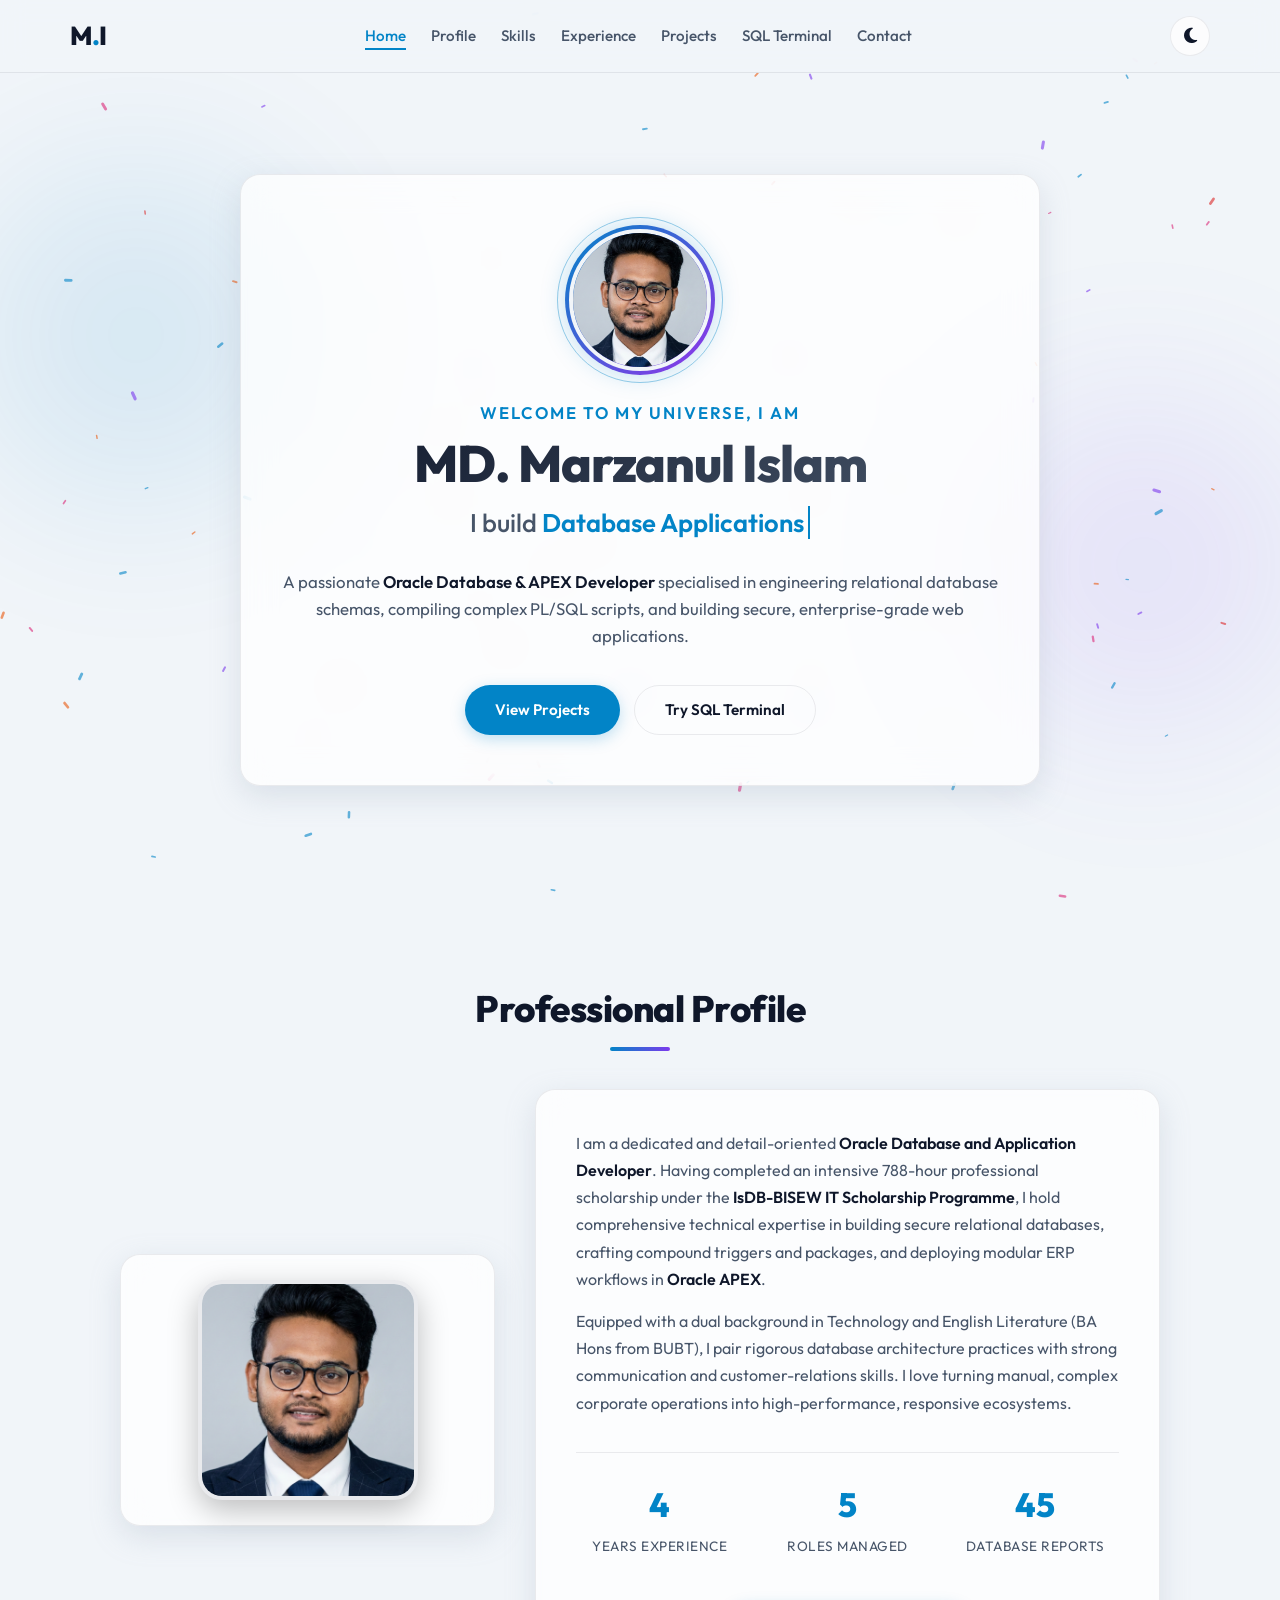
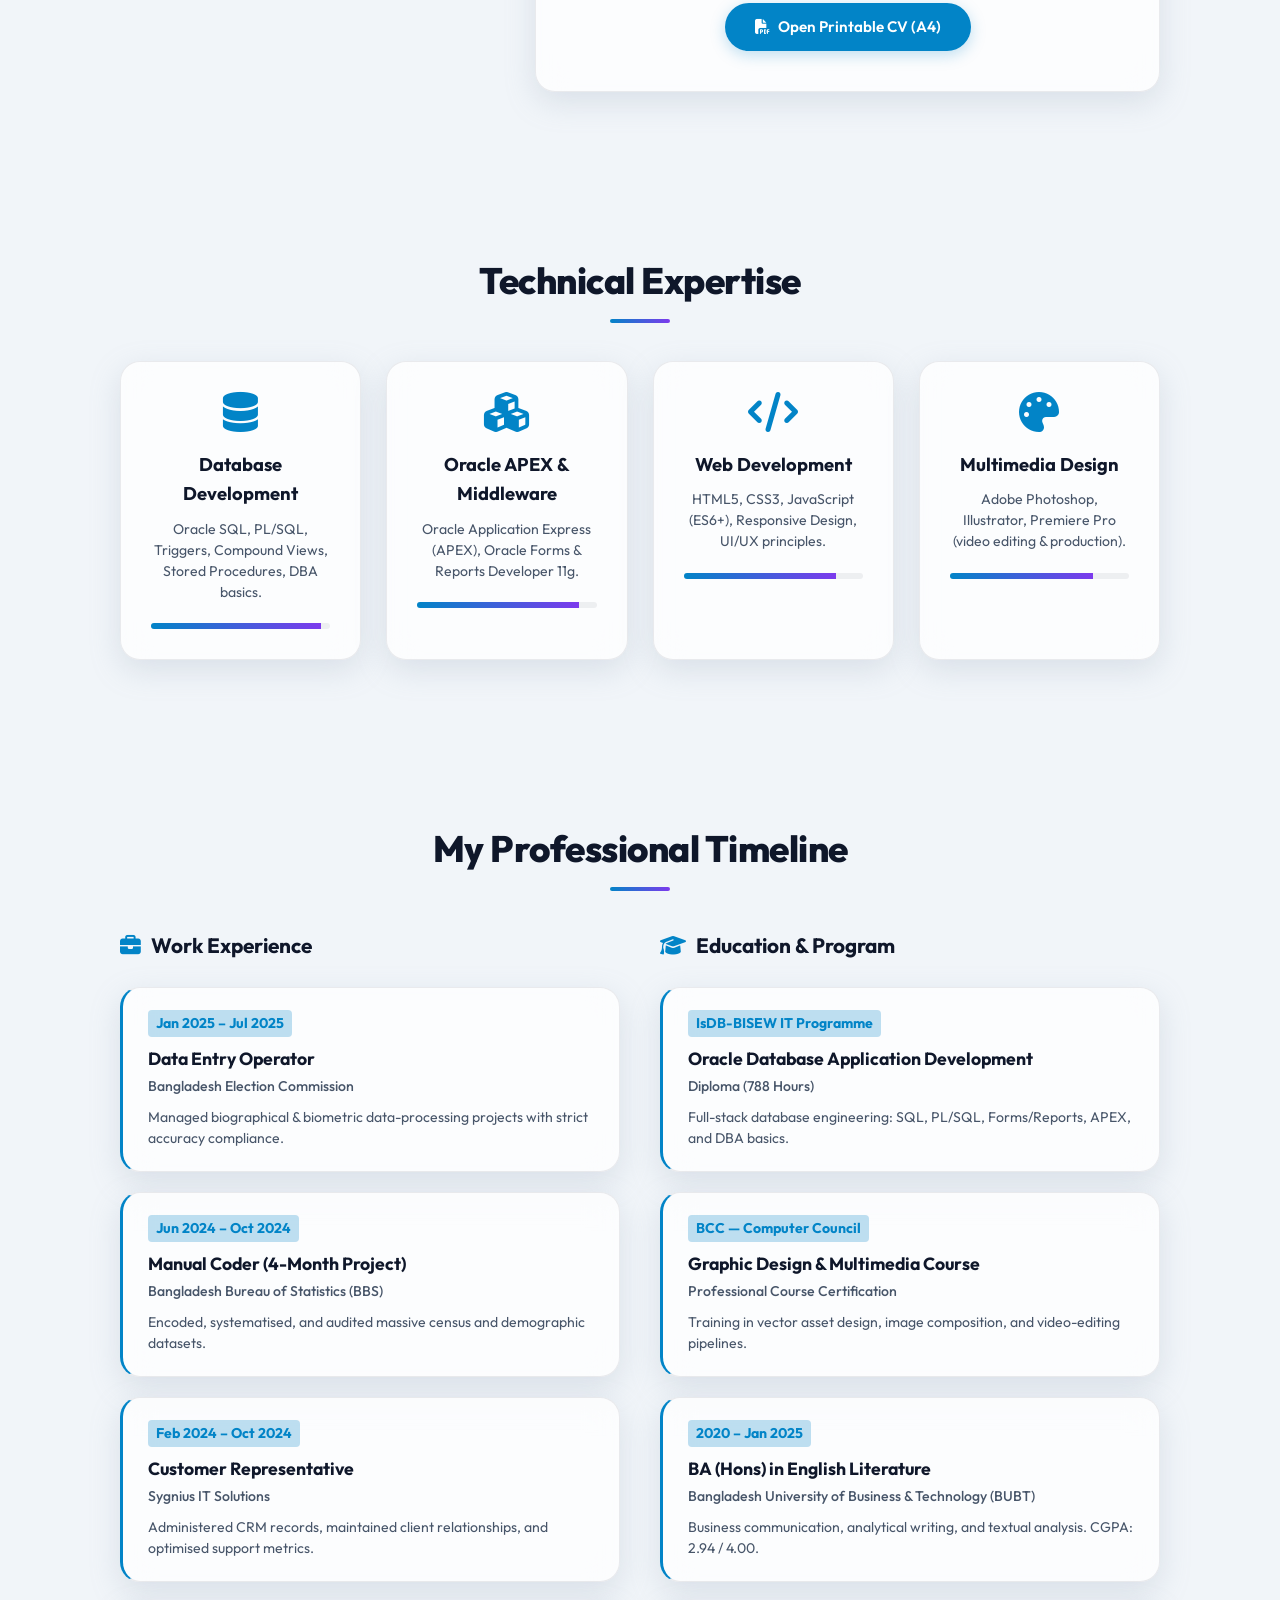
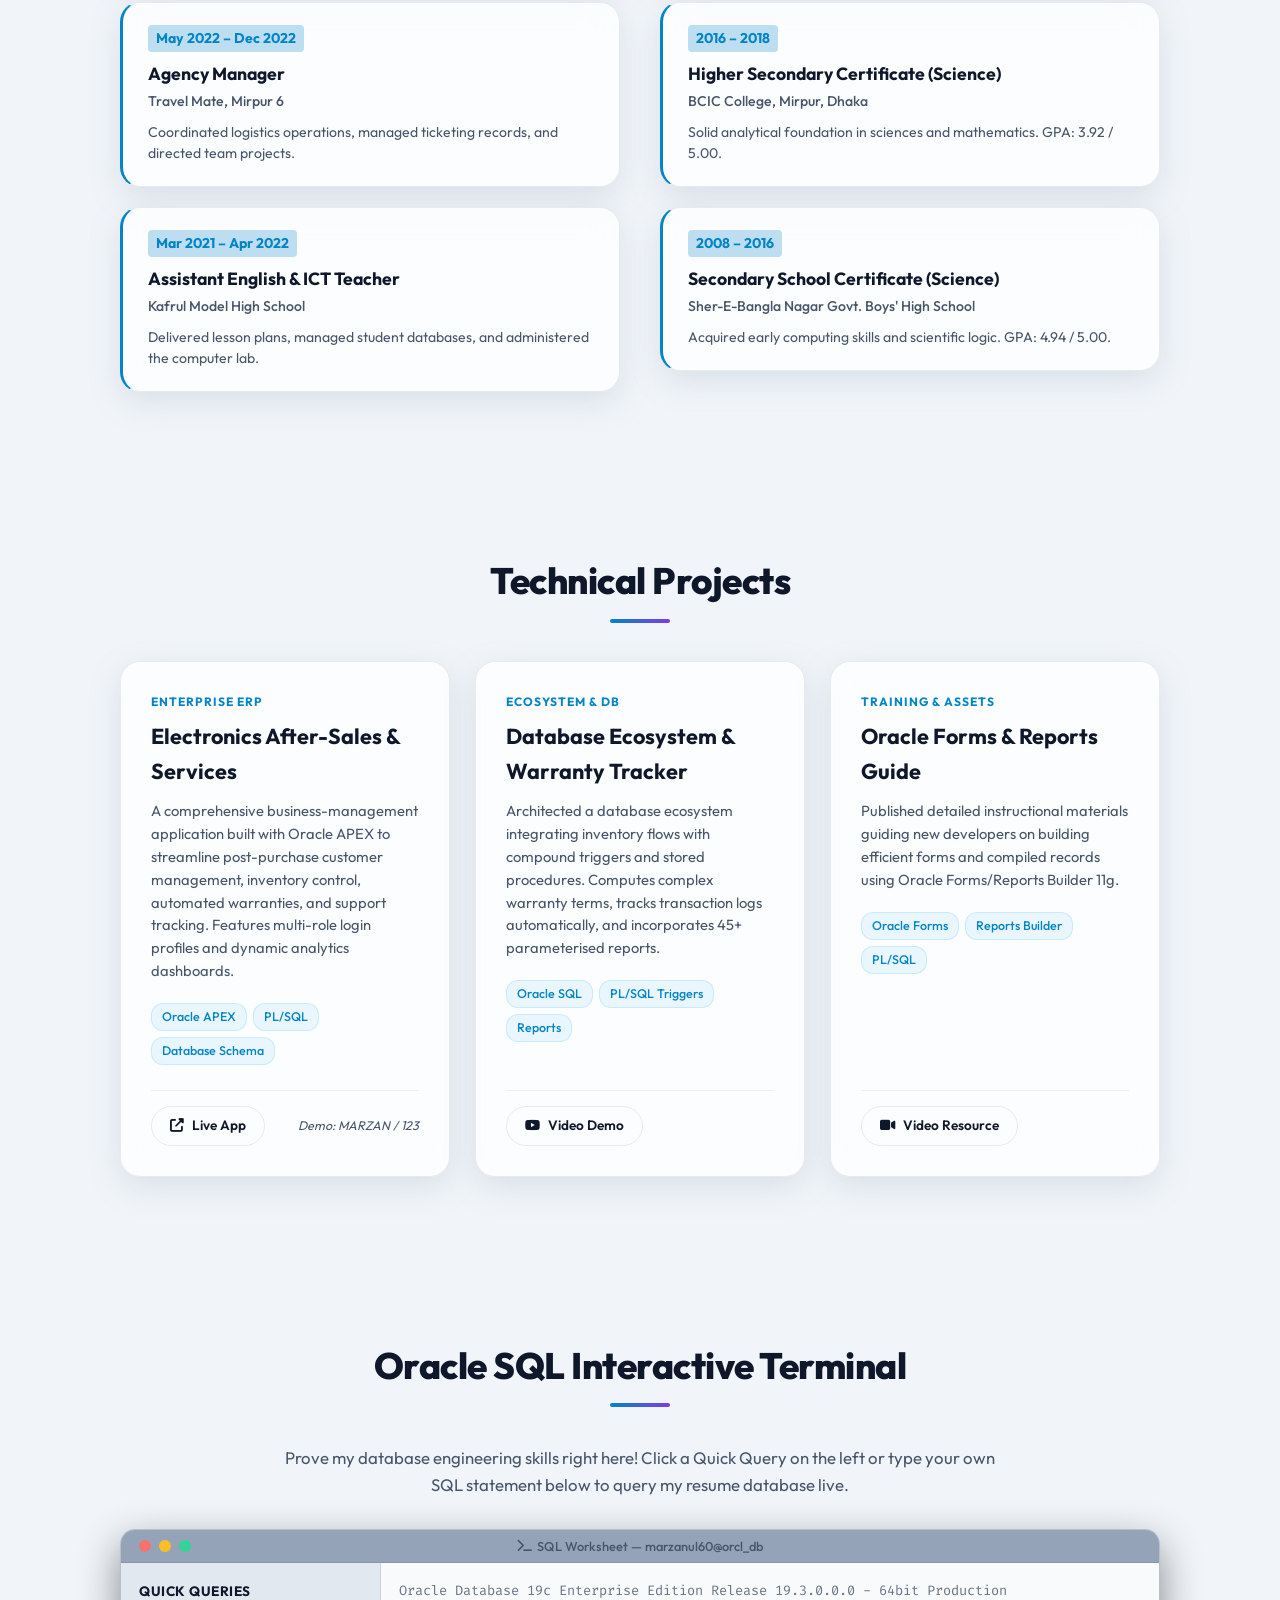
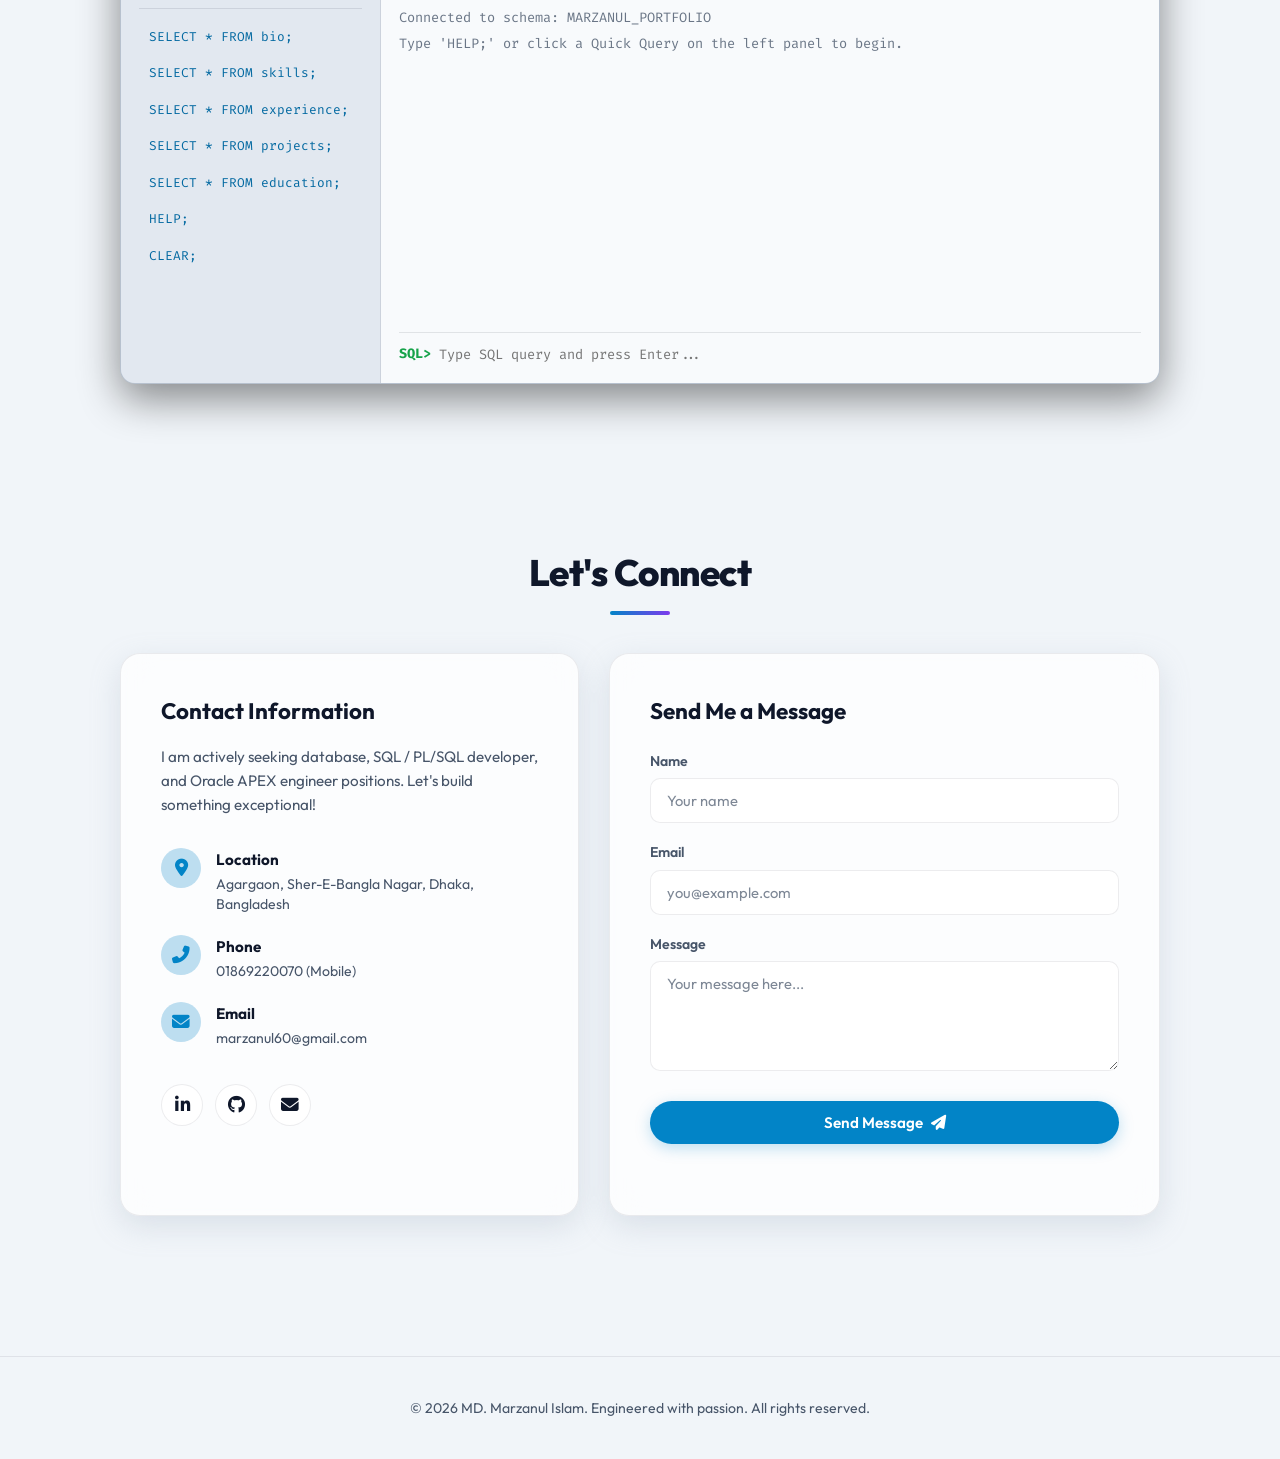
==== index.html @ 5aa01507 "Update portfolio code with new features" ====
<!DOCTYPE html>
<html lang="en">

<head>
    <meta charset="UTF-8">
    <meta name="viewport" content="width=device-width, initial-scale=1.0">

    <!-- Primary SEO meta -->
    <title>MD. Marzanul Islam | Oracle Database & APEX Developer</title>
    <meta name="description"
        content="Portfolio of MD. Marzanul Islam — Oracle Database & APEX Developer specialising in PL/SQL, relational schema design, and secure enterprise web applications.">
    <meta name="author" content="MD. Marzanul Islam">
    <meta name="keywords"
        content="Oracle Developer, PL/SQL, Oracle APEX, Database Developer, SQL, Portfolio, Bangladesh">
    <meta name="theme-color" content="#0ea5e9">

    <!-- Open Graph / social sharing -->
    <meta property="og:type" content="website">
    <meta property="og:title" content="MD. Marzanul Islam | Oracle Database & APEX Developer">
    <meta property="og:description"
        content="Oracle Database & APEX Developer building secure, enterprise-grade database applications.">
    <meta property="og:image" content="MARZAN.png">

    <!-- Fonts + icons -->
    <link rel="preconnect" href="https://fonts.googleapis.com">
    <link rel="preconnect" href="https://fonts.gstatic.com" crossorigin>
    <link href="https://fonts.googleapis.com/css2?family=Outfit:wght@300;400;500;600;700;800&family=Fira+Code:wght@400;500&display=swap"
        rel="stylesheet">
    <link rel="stylesheet" href="https://cdnjs.cloudflare.com/ajax/libs/font-awesome/6.4.0/css/all.min.css">

    <!-- Site styles -->
    <link rel="stylesheet" href="style.css">
</head>

<body>
    <!-- Skip link for keyboard / screen-reader users -->
    <a href="#home" class="skip-link">Skip to content</a>

    <!-- Interactive particle background (decorative) -->
    <canvas id="particles-canvas" aria-hidden="true"></canvas>

    <!-- ============ NAVIGATION ============ -->
    <nav class="glass-nav" aria-label="Primary navigation">
        <div class="nav-container">
            <a href="#home" class="logo" aria-label="Home">M<span>.</span>I</a>

            <ul class="nav-links" id="nav-links">
                <li><a href="#home" class="active">Home</a></li>
                <li><a href="#about">Profile</a></li>
                <li><a href="#skills">Skills</a></li>
                <li><a href="#experience">Experience</a></li>
                <li><a href="#portfolio">Projects</a></li>
                <li><a href="#terminal">SQL Terminal</a></li>
                <li><a href="#contact">Contact</a></li>
            </ul>

            <div class="nav-actions">
                <button id="theme-toggle" class="theme-toggle-btn" aria-label="Toggle light / dark theme">
                    <i class="fas fa-sun" aria-hidden="true"></i>
                </button>
                <button class="mobile-menu-btn" id="mobile-menu-btn" aria-label="Open menu" aria-expanded="false"
                    aria-controls="nav-links">
                    <i class="fas fa-bars" aria-hidden="true"></i>
                </button>
            </div>
        </div>
    </nav>

    <main>
        <!-- ============ HERO ============ -->
        <header id="home" class="hero">
            <div class="hero-content glass-panel reveal">
                <div class="profile-pic-container">
                    <img src="MARZAN.png" alt="Portrait of MD. Marzanul Islam" class="profile-pic" width="150"
                        height="150"
                        onerror="this.onerror=null;this.src='https://image.idb-bisew.info/Images/00001/00069/0068330.png'">
                </div>
                <p class="greeting">Welcome to my universe, I am</p>
                <h1 class="name-title">MD. Marzanul Islam</h1>
                <h2 class="typing-text">I build <span id="typed" aria-live="polite"></span></h2>
                <p class="bio">
                    A passionate <strong>Oracle Database &amp; APEX Developer</strong> specialised in engineering
                    relational database schemas, compiling complex PL/SQL scripts, and building secure,
                    enterprise-grade web applications.
                </p>
                <div class="hero-btns">
                    <a href="#portfolio" class="btn btn-primary">View Projects</a>
                    <a href="#terminal" class="btn btn-secondary">Try SQL Terminal</a>
                </div>
            </div>
        </header>

        <!-- ============ PROFILE / ABOUT ============ -->
        <section id="about" class="section">
            <h2 class="section-title reveal">Professional Profile</h2>
            <div class="about-grid">
                <div class="about-image glass-panel reveal">
                    <div class="about-pic-container">
                        <img src="MARZAN.png" alt="MD. Marzanul Islam" class="profile-photo"
                            onerror="this.onerror=null;this.src='https://image.idb-bisew.info/Images/00001/00069/0068330.png'">
                    </div>
                </div>
                <div class="about-text glass-panel reveal">
                    <p>I am a dedicated and detail-oriented <strong>Oracle Database and Application Developer</strong>.
                        Having completed an intensive 788-hour professional scholarship under the
                        <strong>IsDB-BISEW IT Scholarship Programme</strong>, I hold comprehensive technical expertise
                        in building secure relational databases, crafting compound triggers and packages, and deploying
                        modular ERP workflows in <strong>Oracle APEX</strong>.</p>
                    <p>Equipped with a dual background in Technology and English Literature (BA Hons from BUBT), I pair
                        rigorous database architecture practices with strong communication and customer-relations
                        skills. I love turning manual, complex corporate operations into high-performance, responsive
                        ecosystems.</p>
                    <div class="stats">
                        <div class="stat-item">
                            <h3 class="counter" data-target="4">0</h3>
                            <p>Years Experience</p>
                        </div>
                        <div class="stat-item">
                            <h3 class="counter" data-target="5">0</h3>
                            <p>Roles Managed</p>
                        </div>
                        <div class="stat-item">
                            <h3 class="counter" data-target="45">0</h3>
                            <p>Database Reports</p>
                        </div>
                    </div>
                    <div class="about-cta">
                        <a href="CV_1page-format.html" target="_blank" rel="noopener" class="btn btn-primary">
                            <i class="fas fa-file-pdf" aria-hidden="true"></i> Open Printable CV (A4)
                        </a>
                    </div>
                </div>
            </div>
        </section>

        <!-- ============ SKILLS ============ -->
        <section id="skills" class="section">
            <h2 class="section-title reveal">Technical Expertise</h2>
            <div class="skills-grid">
                <article class="skill-card glass-panel reveal">
                    <i class="fas fa-database" aria-hidden="true"></i>
                    <h3>Database Development</h3>
                    <p class="skill-desc">Oracle SQL, PL/SQL, Triggers, Compound Views, Stored Procedures, DBA basics.</p>
                    <div class="progress-bar" role="progressbar" aria-label="Database Development proficiency"
                        aria-valuenow="95" aria-valuemin="0" aria-valuemax="100">
                        <div class="progress" data-width="95%"></div>
                    </div>
                </article>
                <article class="skill-card glass-panel reveal">
                    <i class="fas fa-cubes" aria-hidden="true"></i>
                    <h3>Oracle APEX &amp; Middleware</h3>
                    <p class="skill-desc">Oracle Application Express (APEX), Oracle Forms &amp; Reports Developer 11g.</p>
                    <div class="progress-bar" role="progressbar" aria-label="Oracle APEX proficiency"
                        aria-valuenow="90" aria-valuemin="0" aria-valuemax="100">
                        <div class="progress" data-width="90%"></div>
                    </div>
                </article>
                <article class="skill-card glass-panel reveal">
                    <i class="fas fa-code" aria-hidden="true"></i>
                    <h3>Web Development</h3>
                    <p class="skill-desc">HTML5, CSS3, JavaScript (ES6+), Responsive Design, UI/UX principles.</p>
                    <div class="progress-bar" role="progressbar" aria-label="Web Development proficiency"
                        aria-valuenow="85" aria-valuemin="0" aria-valuemax="100">
                        <div class="progress" data-width="85%"></div>
                    </div>
                </article>
                <article class="skill-card glass-panel reveal">
                    <i class="fas fa-palette" aria-hidden="true"></i>
                    <h3>Multimedia Design</h3>
                    <p class="skill-desc">Adobe Photoshop, Illustrator, Premiere Pro (video editing &amp; production).</p>
                    <div class="progress-bar" role="progressbar" aria-label="Multimedia Design proficiency"
                        aria-valuenow="80" aria-valuemin="0" aria-valuemax="100">
                        <div class="progress" data-width="80%"></div>
                    </div>
                </article>
            </div>
        </section>

        <!-- ============ EXPERIENCE & EDUCATION ============ -->
        <section id="experience" class="section">
            <h2 class="section-title reveal">My Professional Timeline</h2>
            <div class="timeline-grid">

                <!-- Work Experience -->
                <div class="timeline-col reveal">
                    <h3 class="timeline-col-title"><i class="fas fa-briefcase" aria-hidden="true"></i> Work Experience</h3>
                    <div class="timeline">
                        <article class="timeline-item glass-panel">
                            <div class="timeline-date">Jan 2025 – Jul 2025</div>
                            <h4>Data Entry Operator</h4>
                            <p class="timeline-org">Bangladesh Election Commission</p>
                            <p>Managed biographical &amp; biometric data-processing projects with strict accuracy compliance.</p>
                        </article>
                        <article class="timeline-item glass-panel">
                            <div class="timeline-date">Jun 2024 – Oct 2024</div>
                            <h4>Manual Coder (4-Month Project)</h4>
                            <p class="timeline-org">Bangladesh Bureau of Statistics (BBS)</p>
                            <p>Encoded, systematised, and audited massive census and demographic datasets.</p>
                        </article>
                        <article class="timeline-item glass-panel">
                            <div class="timeline-date">Feb 2024 – Oct 2024</div>
                            <h4>Customer Representative</h4>
                            <p class="timeline-org">Sygnius IT Solutions</p>
                            <p>Administered CRM records, maintained client relationships, and optimised support metrics.</p>
                        </article>
                        <article class="timeline-item glass-panel">
                            <div class="timeline-date">May 2022 – Dec 2022</div>
                            <h4>Agency Manager</h4>
                            <p class="timeline-org">Travel Mate, Mirpur 6</p>
                            <p>Coordinated logistics operations, managed ticketing records, and directed team projects.</p>
                        </article>
                        <article class="timeline-item glass-panel">
                            <div class="timeline-date">Mar 2021 – Apr 2022</div>
                            <h4>Assistant English &amp; ICT Teacher</h4>
                            <p class="timeline-org">Kafrul Model High School</p>
                            <p>Delivered lesson plans, managed student databases, and administered the computer lab.</p>
                        </article>
                    </div>
                </div>

                <!-- Education -->
                <div class="timeline-col reveal">
                    <h3 class="timeline-col-title"><i class="fas fa-graduation-cap" aria-hidden="true"></i> Education &amp; Program</h3>
                    <div class="timeline">
                        <article class="timeline-item glass-panel">
                            <div class="timeline-date">IsDB-BISEW IT Programme</div>
                            <h4>Oracle Database Application Development</h4>
                            <p class="timeline-org">Diploma (788 Hours)</p>
                            <p>Full-stack database engineering: SQL, PL/SQL, Forms/Reports, APEX, and DBA basics.</p>
                        </article>
                        <article class="timeline-item glass-panel">
                            <div class="timeline-date">BCC — Computer Council</div>
                            <h4>Graphic Design &amp; Multimedia Course</h4>
                            <p class="timeline-org">Professional Course Certification</p>
                            <p>Training in vector asset design, image composition, and video-editing pipelines.</p>
                        </article>
                        <article class="timeline-item glass-panel">
                            <div class="timeline-date">2020 – Jan 2025</div>
                            <h4>BA (Hons) in English Literature</h4>
                            <p class="timeline-org">Bangladesh University of Business &amp; Technology (BUBT)</p>
                            <p>Business communication, analytical writing, and textual analysis. CGPA: 2.94 / 4.00.</p>
                        </article>
                        <article class="timeline-item glass-panel">
                            <div class="timeline-date">2016 – 2018</div>
                            <h4>Higher Secondary Certificate (Science)</h4>
                            <p class="timeline-org">BCIC College, Mirpur, Dhaka</p>
                            <p>Solid analytical foundation in sciences and mathematics. GPA: 3.92 / 5.00.</p>
                        </article>
                        <article class="timeline-item glass-panel">
                            <div class="timeline-date">2008 – 2016</div>
                            <h4>Secondary School Certificate (Science)</h4>
                            <p class="timeline-org">Sher-E-Bangla Nagar Govt. Boys' High School</p>
                            <p>Acquired early computing skills and scientific logic. GPA: 4.94 / 5.00.</p>
                        </article>
                    </div>
                </div>

            </div>
        </section>

        <!-- ============ PROJECTS ============ -->
        <section id="portfolio" class="section">
            <h2 class="section-title reveal">Technical Projects</h2>
            <div class="portfolio-grid">

                <article class="portfolio-card glass-panel reveal">
                    <div class="card-content">
                        <span class="project-tag">Enterprise ERP</span>
                        <h3>Electronics After-Sales &amp; Services</h3>
                        <p>A comprehensive business-management application built with Oracle APEX to streamline
                            post-purchase customer management, inventory control, automated warranties, and support
                            tracking. Features multi-role login profiles and dynamic analytics dashboards.</p>
                        <ul class="tags">
                            <li>Oracle APEX</li>
                            <li>PL/SQL</li>
                            <li>Database Schema</li>
                        </ul>
                        <div class="card-footer">
                            <a href="https://oracleapex.com/ords/r/marzan_ddd_r67/marzan-msp/home" target="_blank"
                                rel="noopener" class="btn btn-secondary card-btn">
                                <i class="fas fa-external-link-alt" aria-hidden="true"></i> Live App
                            </a>
                            <span class="demo-cred">Demo: MARZAN / 123</span>
                        </div>
                    </div>
                </article>

                <article class="portfolio-card glass-panel reveal">
                    <div class="card-content">
                        <span class="project-tag">Ecosystem &amp; DB</span>
                        <h3>Database Ecosystem &amp; Warranty Tracker</h3>
                        <p>Architected a database ecosystem integrating inventory flows with compound triggers and
                            stored procedures. Computes complex warranty terms, tracks transaction logs automatically,
                            and incorporates 45+ parameterised reports.</p>
                        <ul class="tags">
                            <li>Oracle SQL</li>
                            <li>PL/SQL Triggers</li>
                            <li>Reports</li>
                        </ul>
                        <div class="card-footer">
                            <a href="https://www.youtube.com/watch?v=6AMi39QiVxQ" target="_blank" rel="noopener"
                                class="btn btn-secondary card-btn">
                                <i class="fab fa-youtube" aria-hidden="true"></i> Video Demo
                            </a>
                        </div>
                    </div>
                </article>

                <article class="portfolio-card glass-panel reveal">
                    <div class="card-content">
                        <span class="project-tag">Training &amp; Assets</span>
                        <h3>Oracle Forms &amp; Reports Guide</h3>
                        <p>Published detailed instructional materials guiding new developers on building efficient forms
                            and compiled records using Oracle Forms/Reports Builder 11g.</p>
                        <ul class="tags">
                            <li>Oracle Forms</li>
                            <li>Reports Builder</li>
                            <li>PL/SQL</li>
                        </ul>
                        <div class="card-footer">
                            <a href="https://www.youtube.com/watch?v=6AMi39QiVxQ" target="_blank" rel="noopener"
                                class="btn btn-secondary card-btn">
                                <i class="fas fa-video" aria-hidden="true"></i> Video Resource
                            </a>
                        </div>
                    </div>
                </article>

            </div>
        </section>

        <!-- ============ INTERACTIVE SQL TERMINAL ============ -->
        <section id="terminal" class="section">
            <h2 class="section-title reveal">Oracle SQL Interactive Terminal</h2>
            <p class="section-subtitle reveal">
                Prove my database engineering skills right here! Click a Quick Query on the left or type your own SQL
                statement below to query my resume database live.
            </p>

            <div class="terminal-container glass-panel reveal">
                <div class="terminal-header">
                    <div class="terminal-buttons" aria-hidden="true">
                        <span class="t-btn red"></span>
                        <span class="t-btn yellow"></span>
                        <span class="t-btn green"></span>
                    </div>
                    <div class="terminal-title">
                        <i class="fas fa-terminal" aria-hidden="true"></i> SQL Worksheet — marzanul60@orcl_db
                    </div>
                </div>

                <div class="terminal-workspace">
                    <!-- Quick Queries -->
                    <div class="terminal-sidebar">
                        <h4>Quick Queries</h4>
                        <ul class="quick-query-list">
                            <li data-query="SELECT * FROM bio;">SELECT * FROM bio;</li>
                            <li data-query="SELECT * FROM skills;">SELECT * FROM skills;</li>
                            <li data-query="SELECT * FROM experience;">SELECT * FROM experience;</li>
                            <li data-query="SELECT * FROM projects;">SELECT * FROM projects;</li>
                            <li data-query="SELECT * FROM education;">SELECT * FROM education;</li>
                            <li data-query="HELP;">HELP;</li>
                            <li data-query="CLEAR;">CLEAR;</li>
                        </ul>
                    </div>

                    <!-- CLI -->
                    <div class="terminal-cli">
                        <div class="terminal-output" id="terminal-output" aria-live="polite">
                            <div class="line system-msg">Oracle Database 19c Enterprise Edition Release 19.3.0.0.0 - 64bit Production</div>
                            <div class="line system-msg">Connected to schema: MARZANUL_PORTFOLIO</div>
                            <div class="line system-msg">Type 'HELP;' or click a Quick Query on the left panel to begin.</div>
                            <br>
                        </div>
                        <div class="terminal-input-line">
                            <label for="terminal-input" class="terminal-prompt">SQL&gt;</label>
                            <input type="text" id="terminal-input" placeholder="Type SQL query and press Enter..."
                                autocomplete="off" spellcheck="false" aria-label="SQL query input">
                        </div>
                    </div>
                </div>
            </div>
        </section>

        <!-- ============ CONTACT ============ -->
        <section id="contact" class="section">
            <h2 class="section-title reveal">Let's Connect</h2>
            <div class="contact-grid">

                <div class="contact-info-panel glass-panel reveal">
                    <h3>Contact Information</h3>
                    <p>I am actively seeking database, SQL / PL/SQL developer, and Oracle APEX engineer positions.
                        Let's build something exceptional!</p>
                    <div class="contact-details-list">
                        <div class="contact-detail-item">
                            <i class="fas fa-map-marker-alt" aria-hidden="true"></i>
                            <div>
                                <h4>Location</h4>
                                <p>Agargaon, Sher-E-Bangla Nagar, Dhaka, Bangladesh</p>
                            </div>
                        </div>
                        <div class="contact-detail-item">
                            <i class="fas fa-phone-alt" aria-hidden="true"></i>
                            <div>
                                <h4>Phone</h4>
                                <p><a href="tel:+8801869220070">01869220070</a> (Mobile)</p>
                            </div>
                        </div>
                        <div class="contact-detail-item">
                            <i class="fas fa-envelope" aria-hidden="true"></i>
                            <div>
                                <h4>Email</h4>
                                <p><a href="mailto:marzanul60@gmail.com">marzanul60@gmail.com</a></p>
                            </div>
                        </div>
                    </div>
                    <div class="social-icons">
                        <a href="https://www.linkedin.com/in/md-marzanul-islam-oracle" target="_blank" rel="noopener"
                            aria-label="LinkedIn"><i class="fab fa-linkedin-in" aria-hidden="true"></i></a>
                        <!-- TODO: replace # with your GitHub profile URL -->
                        <a href="#" target="_blank" rel="noopener" aria-label="GitHub"><i class="fab fa-github"
                                aria-hidden="true"></i></a>
                        <a href="mailto:marzanul60@gmail.com" aria-label="Send email"><i class="fas fa-envelope"
                                aria-hidden="true"></i></a>
                    </div>
                </div>

                <div class="contact-form-panel glass-panel reveal">
                    <h3>Send Me a Message</h3>

                    <!--
                        ┌─────────────────────────────────────────────────────────────────┐
                        │  SETUP (Formspree — free, no backend):                            │
                        │  1. Create a form at https://formspree.io using marzanul999@gmail.com │
                        │  2. Copy your form ID (looks like: myzabcde)                       │
                        │  3. Replace YOUR_FORM_ID in the action URL below with it.          │
                        └─────────────────────────────────────────────────────────────────┘
                    -->
                    <form id="contact-form" action="https://formspree.io/f/YOUR_FORM_ID" method="POST" novalidate>
                        <!-- Sets the subject line of the email you receive -->
                        <input type="hidden" name="_subject" value="New message from your portfolio site">

                        <!-- Honeypot: hidden from humans, trips up spam bots -->
                        <input type="text" name="_gotcha" tabindex="-1" autocomplete="off" class="honeypot"
                            aria-hidden="true">

                        <div class="form-group">
                            <label for="form-name">Name</label>
                            <input type="text" id="form-name" name="name" placeholder="Your name" required>
                        </div>
                        <div class="form-group">
                            <label for="form-email">Email</label>
                            <input type="email" id="form-email" name="email" placeholder="you@example.com" required>
                        </div>
                        <div class="form-group">
                            <label for="form-message">Message</label>
                            <textarea id="form-message" name="message" rows="4" placeholder="Your message here..."
                                required></textarea>
                        </div>

                        <button type="submit" class="btn btn-primary form-submit-btn">
                            <span class="btn-label">Send Message</span>
                            <i class="fas fa-paper-plane" aria-hidden="true"></i>
                        </button>

                        <!-- Inline status message (errors / info) -->
                        <p id="form-status" class="form-status" role="status" aria-live="polite"></p>
                    </form>

                    <!-- Success overlay slides up when the message is delivered -->
                    <div id="form-success-msg" class="form-success-msg">
                        <i class="fas fa-check-circle" aria-hidden="true"></i>
                        <div>
                            <h4>Message Sent Successfully!</h4>
                            <p>Thank you for reaching out. I'll get back to you shortly.</p>
                        </div>
                        <button type="button" class="btn btn-secondary" id="form-reset-btn">Send another</button>
                    </div>
                </div>
            </div>
        </section>
    </main>

    <!-- ============ FOOTER ============ -->
    <footer class="footer">
        <p>&copy; <span id="year"></span> MD. Marzanul Islam. Engineered with passion. All rights reserved.</p>
    </footer>

    <!-- Scroll-to-top button -->
    <button id="scroll-top" class="scroll-top" aria-label="Scroll to top">
        <i class="fas fa-arrow-up" aria-hidden="true"></i>
    </button>

    <script src="script.js"></script>
</body>

</html>
---- style.css ----
/* =========================================================================
   MD. Marzanul Islam — Portfolio Stylesheet
   Sections: Tokens ▸ Reset ▸ Background ▸ Nav ▸ Hero ▸ Sections ▸ About
             ▸ Skills ▸ Timeline ▸ Projects ▸ Terminal ▸ Contact ▸ Footer
             ▸ Utilities ▸ Animations ▸ Responsive
   ========================================================================= */

/* ------------------------------ Design Tokens ------------------------------ */
:root {
  /* Dark theme (default) */
  --bg-color: #0b0f19;
  --text-primary: #f8fafc;
  --text-secondary: #94a3b8;
  --accent: #0ea5e9;
  --accent-dark: #0284c7;
  --accent-2: #a855f7;
  --accent-glow: rgba(14, 165, 233, 0.4);
  --glass-bg: rgba(15, 23, 42, 0.55);
  --glass-border: rgba(255, 255, 255, 0.08);
  --border-light: rgba(255, 255, 255, 0.06);
  --input-bg: rgba(15, 23, 42, 0.6);
  --white: #ffffff;
  --card-shadow: rgba(0, 0, 0, 0.4);
  --nav-bg: rgba(11, 15, 25, 0.8);

  /* SQL Terminal */
  --terminal-bg: #0f172a;
  --terminal-sidebar: #1e293b;
  --terminal-cli-bg: #090d16;
  --terminal-text: #38bdf8;
  --terminal-text-sec: #cbd5e1;
  --terminal-prompt: #4ade80;
  --terminal-error: #f87171;
  --terminal-border: rgba(255, 255, 255, 0.1);
  --terminal-header: #1e293b;
  --terminal-sidebar-hover: rgba(56, 189, 248, 0.1);
  --terminal-table-border: rgba(56, 189, 248, 0.2);

  /* Layout */
  --max-width: 1100px;
  --radius: 20px;
}

.light-theme {
  --bg-color: #f1f5f9;
  --text-primary: #0f172a;
  --text-secondary: #475569;
  --accent: #0284c7;
  --accent-dark: #0369a1;
  --accent-2: #7c3aed;
  --accent-glow: rgba(2, 132, 199, 0.25);
  --glass-bg: rgba(255, 255, 255, 0.75);
  --glass-border: rgba(15, 23, 42, 0.08);
  --border-light: rgba(15, 23, 42, 0.06);
  --input-bg: rgba(255, 255, 255, 0.9);
  --card-shadow: rgba(148, 163, 184, 0.25);
  --nav-bg: rgba(241, 245, 249, 0.85);

  --terminal-bg: #cbd5e1;
  --terminal-sidebar: #e2e8f0;
  --terminal-cli-bg: #f8fafc;
  --terminal-text: #0369a1;
  --terminal-text-sec: #1e293b;
  --terminal-prompt: #16a34a;
  --terminal-error: #dc2626;
  --terminal-border: rgba(15, 23, 42, 0.1);
  --terminal-header: #94a3b8;
  --terminal-sidebar-hover: rgba(2, 132, 199, 0.08);
  --terminal-table-border: rgba(2, 132, 199, 0.15);
}

/* --------------------------------- Reset ---------------------------------- */
*,
*::before,
*::after {
  margin: 0;
  padding: 0;
  box-sizing: border-box;
}

html {
  scroll-behavior: smooth;
  scroll-padding-top: 90px; /* offset for the fixed nav on anchor jumps */
  scrollbar-width: thin;
  scrollbar-color: var(--accent) var(--bg-color);
}

body {
  font-family: 'Outfit', system-ui, -apple-system, sans-serif;
  background-color: var(--bg-color);
  color: var(--text-primary);
  overflow-x: hidden;
  position: relative;
  line-height: 1.6;
  transition: background-color 0.4s ease, color 0.4s ease;
}

img {
  max-width: 100%;
  display: block;
}

a {
  color: inherit;
}

/* Visible keyboard-focus ring for accessibility */
:focus-visible {
  outline: 2px solid var(--accent);
  outline-offset: 3px;
  border-radius: 4px;
}

/* Skip link — appears when focused */
.skip-link {
  position: absolute;
  top: -60px;
  left: 16px;
  z-index: 2000;
  background: var(--accent);
  color: var(--white);
  padding: 10px 18px;
  border-radius: 8px;
  text-decoration: none;
  font-weight: 600;
  transition: top 0.3s ease;
}

.skip-link:focus {
  top: 16px;
}

/* ------------------------------ Background --------------------------------- */
/* Decorative radial glows fixed behind everything */
body::before,
body::after {
  content: '';
  position: fixed;
  width: 400px;
  height: 400px;
  border-radius: 50%;
  z-index: -2;
  pointer-events: none;
  filter: blur(80px);
  opacity: 0.15;
  transition: opacity 0.4s ease;
}

body::before {
  top: 15%;
  left: -5%;
  background: radial-gradient(circle, var(--accent), transparent);
}

body::after {
  bottom: 15%;
  right: -5%;
  background: radial-gradient(circle, #8b5cf6, transparent);
}

#particles-canvas {
  position: fixed;
  inset: 0;
  width: 100vw;
  height: 100vh;
  z-index: -1;
  pointer-events: none;
  opacity: 0.6;
}

/* Scrollbars (WebKit) */
::-webkit-scrollbar {
  width: 8px;
  height: 8px;
}

::-webkit-scrollbar-track {
  background: var(--bg-color);
}

::-webkit-scrollbar-thumb {
  background: var(--accent);
  border-radius: 4px;
}

::-webkit-scrollbar-thumb:hover {
  background: var(--accent-dark);
}

/* ------------------------------ Navigation -------------------------------- */
.glass-nav {
  position: fixed;
  top: 0;
  width: 100%;
  z-index: 1000;
  background: var(--nav-bg);
  backdrop-filter: blur(12px);
  -webkit-backdrop-filter: blur(12px);
  border-bottom: 1px solid var(--glass-border);
  transition: background 0.4s ease, border-color 0.4s ease;
}

.nav-container {
  max-width: 1200px;
  margin: 0 auto;
  padding: 15px 30px;
  display: flex;
  justify-content: space-between;
  align-items: center;
}

.logo {
  font-size: 26px;
  font-weight: 800;
  letter-spacing: -1px;
  text-decoration: none;
  color: var(--text-primary);
}

.logo span {
  color: var(--accent);
}

.nav-links {
  list-style: none;
  display: flex;
  gap: 25px;
  align-items: center;
}

.nav-links a {
  color: var(--text-secondary);
  text-decoration: none;
  font-weight: 500;
  font-size: 0.95rem;
  transition: color 0.3s ease;
  position: relative;
  padding: 5px 0;
}

.nav-links a::after {
  content: '';
  position: absolute;
  bottom: 0;
  left: 0;
  width: 0;
  height: 2px;
  background-color: var(--accent);
  transition: width 0.3s ease;
}

.nav-links a:hover,
.nav-links a.active {
  color: var(--accent);
}

.nav-links a.active::after {
  width: 100%;
}

.nav-actions {
  display: flex;
  gap: 15px;
  align-items: center;
}

.theme-toggle-btn {
  background: var(--glass-bg);
  border: 1px solid var(--glass-border);
  color: var(--text-primary);
  width: 40px;
  height: 40px;
  border-radius: 50%;
  cursor: pointer;
  display: flex;
  align-items: center;
  justify-content: center;
  transition: transform 0.3s ease, border-color 0.3s ease, box-shadow 0.3s ease;
  font-size: 1.1rem;
}

.theme-toggle-btn:hover {
  transform: scale(1.1) rotate(15deg);
  border-color: var(--accent);
  box-shadow: 0 0 15px var(--accent-glow);
}

.mobile-menu-btn {
  background: transparent;
  border: none;
  color: var(--text-primary);
  font-size: 1.3rem;
  cursor: pointer;
  display: none;
  width: 40px;
  height: 40px;
  align-items: center;
  justify-content: center;
}

/* ------------------------------ Glass panel ------------------------------- */
.glass-panel {
  background: var(--glass-bg);
  backdrop-filter: blur(16px);
  -webkit-backdrop-filter: blur(16px);
  border: 1px solid var(--glass-border);
  border-radius: var(--radius);
  box-shadow: 0 10px 30px var(--card-shadow);
  transition: background 0.4s ease, border-color 0.4s ease, box-shadow 0.4s ease;
}

/* --------------------------------- Hero ----------------------------------- */
.hero {
  min-height: 100vh;
  display: flex;
  align-items: center;
  justify-content: center;
  padding: 120px 20px 60px;
}

.hero-content {
  max-width: 800px;
  width: 100%;
  padding: clamp(30px, 5vw, 50px) clamp(20px, 4vw, 40px);
  text-align: center;
  position: relative;
  overflow: hidden;
}

.profile-pic-container {
  width: 150px;
  height: 150px;
  margin: 0 auto 25px;
  border-radius: 50%;
  padding: 4px;
  background: linear-gradient(135deg, var(--accent), #9333ea);
  box-shadow: 0 0 25px var(--accent-glow);
  position: relative;
}

.profile-pic-container::after {
  content: '';
  position: absolute;
  inset: -8px;
  border: 1.5px solid var(--accent);
  border-radius: 50%;
  opacity: 0.4;
  animation: pulse-ring 2.5s infinite;
}

.profile-pic {
  width: 100%;
  height: 100%;
  object-fit: cover;
  border-radius: 50%;
  border: 4px solid var(--bg-color);
}

.greeting {
  color: var(--accent);
  font-size: 1.05rem;
  font-weight: 600;
  margin-bottom: 8px;
  text-transform: uppercase;
  letter-spacing: 2px;
}

.name-title {
  font-size: clamp(2.2rem, 6vw, 3.2rem);
  font-weight: 800;
  margin-bottom: 12px;
  background: linear-gradient(135deg, var(--text-primary), var(--text-secondary));
  -webkit-background-clip: text;
  background-clip: text;
  -webkit-text-fill-color: transparent;
  letter-spacing: -1px;
  line-height: 1.1;
}

.typing-text {
  font-size: clamp(1.2rem, 4vw, 1.6rem);
  color: var(--text-secondary);
  font-weight: 500;
  margin-bottom: 25px;
  min-height: 2.4rem;
}

.typing-text span {
  color: var(--accent);
  font-weight: 600;
  border-right: 2px solid var(--accent);
  animation: blink 0.75s step-end infinite;
  padding-right: 4px;
}

.bio {
  font-size: 1.05rem;
  color: var(--text-secondary);
  line-height: 1.6;
  margin-bottom: 35px;
}

.bio strong {
  color: var(--text-primary);
  font-weight: 600;
}

.hero-btns {
  display: flex;
  gap: 14px;
  justify-content: center;
  flex-wrap: wrap;
}

/* -------------------------------- Buttons --------------------------------- */
.btn {
  padding: 12px 30px;
  border-radius: 30px;
  font-weight: 600;
  text-decoration: none;
  transition: transform 0.3s cubic-bezier(0.175, 0.885, 0.32, 1.275),
    background 0.3s ease, box-shadow 0.3s ease, border-color 0.3s ease;
  display: inline-flex;
  align-items: center;
  justify-content: center;
  gap: 8px;
  font-size: 0.95rem;
  font-family: inherit;
  cursor: pointer;
}

.btn-primary {
  background: var(--accent);
  color: var(--white);
  border: none;
  box-shadow: 0 4px 15px var(--accent-glow);
}

.btn-primary:hover {
  background: var(--accent-dark);
  box-shadow: 0 6px 22px var(--accent-glow);
  transform: translateY(-3px);
}

.btn-secondary {
  background: transparent;
  color: var(--text-primary);
  border: 1px solid var(--glass-border);
}

.btn-secondary:hover {
  background: var(--glass-bg);
  border-color: var(--accent);
  transform: translateY(-3px);
}

.btn:disabled {
  opacity: 0.7;
  cursor: not-allowed;
  transform: none;
}

/* --------------------------------- Sections ------------------------------- */
.section {
  padding: 80px 30px;
  max-width: var(--max-width);
  margin: 0 auto;
}

.section-title {
  text-align: center;
  font-size: clamp(1.8rem, 5vw, 2.3rem);
  font-weight: 800;
  margin-bottom: 50px;
  position: relative;
  letter-spacing: -0.5px;
}

.section-title::after {
  content: '';
  position: absolute;
  bottom: -12px;
  left: 50%;
  transform: translateX(-50%);
  width: 60px;
  height: 4px;
  background: linear-gradient(90deg, var(--accent), var(--accent-2));
  border-radius: 2px;
}

.section-subtitle {
  font-size: 1.05rem;
  color: var(--text-secondary);
  line-height: 1.6;
  text-align: center;
  max-width: 720px;
  margin: 0 auto 30px;
}

/* --------------------------------- About ---------------------------------- */
.about-grid {
  display: grid;
  gap: 40px;
  grid-template-columns: 1.2fr 2fr;
  align-items: center;
}

.about-image {
  padding: 25px;
  display: flex;
  justify-content: center;
}

.about-pic-container {
  width: 220px;
  height: 220px;
  border-radius: 24px;
  overflow: hidden;
  border: 4px solid var(--glass-border);
  box-shadow: 0 10px 30px rgba(0, 0, 0, 0.25);
  transition: transform 0.4s ease;
}

.about-pic-container:hover {
  transform: scale(1.03) rotate(2deg);
}

.profile-photo {
  width: 100%;
  height: 100%;
  object-fit: cover;
}

.about-text {
  padding: 40px;
}

.about-text p {
  font-size: 1rem;
  line-height: 1.7;
  color: var(--text-secondary);
  margin-bottom: 15px;
}

.about-text p strong {
  color: var(--text-primary);
  font-weight: 600;
}

.about-cta {
  margin-top: 30px;
  text-align: center;
}

.stats {
  display: grid;
  grid-template-columns: repeat(3, 1fr);
  gap: 20px;
  margin-top: 35px;
  padding-top: 25px;
  border-top: 1px solid var(--glass-border);
  text-align: center;
}

.stat-item h3 {
  font-size: 2.1rem;
  color: var(--accent);
  font-weight: 800;
  margin-bottom: 3px;
}

.stat-item p {
  font-size: 0.85rem;
  color: var(--text-secondary);
  text-transform: uppercase;
  letter-spacing: 0.5px;
}

/* --------------------------------- Skills --------------------------------- */
.skills-grid {
  display: grid;
  gap: 25px;
  grid-template-columns: repeat(auto-fit, minmax(230px, 1fr));
}

.skill-card {
  padding: 30px;
  text-align: center;
  transition: transform 0.3s ease, border-color 0.3s ease, box-shadow 0.3s ease;
}

.skill-card:hover {
  transform: translateY(-8px);
  border-color: var(--accent);
  box-shadow: 0 10px 25px var(--accent-glow);
}

.skill-card i {
  font-size: 2.5rem;
  color: var(--accent);
  margin-bottom: 18px;
}

.skill-card h3 {
  font-size: 1.15rem;
  font-weight: 700;
  margin-bottom: 10px;
}

.skill-desc {
  font-size: 0.88rem;
  color: var(--text-secondary);
  line-height: 1.5;
  min-height: 44px;
}

.progress-bar {
  width: 100%;
  height: 6px;
  background: var(--border-light);
  border-radius: 4px;
  margin-top: 20px;
  overflow: hidden;
}

.progress {
  height: 100%;
  background: linear-gradient(90deg, var(--accent), var(--accent-2));
  width: 0;
  transition: width 1.8s cubic-bezier(0.1, 0.8, 0.1, 1);
}

/* -------------------------------- Timeline -------------------------------- */
.timeline-grid {
  display: grid;
  grid-template-columns: 1fr 1fr;
  gap: 40px;
}

.timeline-col-title {
  font-size: 1.3rem;
  font-weight: 700;
  margin-bottom: 25px;
  display: flex;
  align-items: center;
  color: var(--text-primary);
}

.timeline-col-title i {
  color: var(--accent);
  margin-right: 10px;
}

.timeline {
  display: flex;
  flex-direction: column;
  gap: 20px;
}

.timeline-item {
  padding: 22px 25px;
  border-left: 3px solid var(--accent);
  transition: transform 0.3s ease, box-shadow 0.3s ease, border-color 0.3s ease;
}

.timeline-item:hover {
  transform: translateX(5px);
  box-shadow: 0 8px 20px var(--card-shadow);
  border-left-color: var(--accent-2);
}

.timeline-date {
  color: var(--accent);
  font-weight: 700;
  font-size: 0.88rem;
  margin-bottom: 8px;
  display: inline-block;
  background: var(--accent-glow);
  padding: 2px 8px;
  border-radius: 4px;
}

.timeline-item h4 {
  font-size: 1.1rem;
  font-weight: 700;
  margin-bottom: 3px;
}

.timeline-org {
  color: var(--text-secondary);
  font-weight: 500;
  font-size: 0.92rem;
  margin-bottom: 10px;
}

.timeline-item p {
  font-size: 0.88rem;
  color: var(--text-secondary);
  line-height: 1.5;
}

/* -------------------------------- Projects -------------------------------- */
.portfolio-grid {
  display: grid;
  gap: 25px;
  grid-template-columns: repeat(auto-fit, minmax(310px, 1fr));
}

.portfolio-card {
  padding: 30px;
  height: 100%;
  display: flex;
  flex-direction: column;
  transition: transform 0.3s cubic-bezier(0.25, 0.8, 0.25, 1),
    border-color 0.3s ease, box-shadow 0.3s ease;
  position: relative;
  overflow: hidden;
}

.portfolio-card::before {
  content: '';
  position: absolute;
  top: 0;
  left: 0;
  width: 100%;
  height: 4px;
  background: linear-gradient(90deg, var(--accent), var(--accent-2));
  transform: scaleX(0);
  transform-origin: left;
  transition: transform 0.4s ease;
}

.portfolio-card:hover::before {
  transform: scaleX(1);
}

.portfolio-card:hover {
  transform: translateY(-8px);
  border-color: var(--accent-glow);
  box-shadow: 0 12px 30px rgba(14, 165, 233, 0.15);
}

.card-content {
  flex-grow: 1;
  display: flex;
  flex-direction: column;
}

.project-tag {
  color: var(--accent);
  font-weight: 700;
  font-size: 0.75rem;
  text-transform: uppercase;
  letter-spacing: 1px;
  margin-bottom: 8px;
  display: block;
}

.portfolio-card h3 {
  font-size: 1.35rem;
  font-weight: 700;
  margin-bottom: 12px;
}

.portfolio-card p {
  color: var(--text-secondary);
  font-size: 0.92rem;
  line-height: 1.55;
  margin-bottom: 20px;
}

.tags {
  margin-bottom: 25px;
  display: flex;
  flex-wrap: wrap;
  gap: 6px;
  list-style: none;
}

.tags li {
  display: inline-block;
  padding: 3px 10px;
  background: rgba(14, 165, 233, 0.08);
  color: var(--accent);
  border-radius: 12px;
  font-size: 0.78rem;
  font-weight: 500;
  border: 1px solid rgba(14, 165, 233, 0.15);
}

.card-footer {
  display: flex;
  align-items: center;
  justify-content: space-between;
  gap: 10px;
  flex-wrap: wrap;
  margin-top: auto;
  border-top: 1px solid var(--border-light);
  padding-top: 15px;
}

.card-btn {
  padding: 8px 18px;
  font-size: 0.85rem;
  border-radius: 20px;
}

.demo-cred {
  font-size: 0.78rem;
  color: var(--text-secondary);
  font-style: italic;
}

/* --------------------------------- Terminal ------------------------------- */
.terminal-container {
  width: 100%;
  border-radius: 15px;
  overflow: hidden;
  box-shadow: 0 15px 40px rgba(0, 0, 0, 0.45);
  background-color: var(--terminal-bg);
  border: 1px solid var(--terminal-border);
  transition: background 0.4s ease, border-color 0.4s ease;
}

.terminal-header {
  background-color: var(--terminal-header);
  padding: 10px 18px;
  display: flex;
  align-items: center;
  border-bottom: 1px solid var(--terminal-border);
  position: relative;
}

.terminal-buttons {
  display: flex;
  gap: 8px;
}

.t-btn {
  width: 12px;
  height: 12px;
  border-radius: 50%;
}

.t-btn.red { background-color: #f87171; }
.t-btn.yellow { background-color: #fbbf24; }
.t-btn.green { background-color: #34d399; }

.terminal-title {
  position: absolute;
  left: 50%;
  transform: translateX(-50%);
  font-size: 0.8rem;
  color: var(--text-secondary);
  font-weight: 500;
  display: flex;
  align-items: center;
  gap: 5px;
  white-space: nowrap;
}

.terminal-workspace {
  display: flex;
  height: 420px;
}

.terminal-sidebar {
  width: 25%;
  background-color: var(--terminal-sidebar);
  border-right: 1px solid var(--terminal-border);
  padding: 18px;
  overflow-y: auto;
}

.terminal-sidebar h4 {
  font-size: 0.85rem;
  font-weight: 700;
  color: var(--text-primary);
  text-transform: uppercase;
  letter-spacing: 0.5px;
  margin-bottom: 12px;
  padding-bottom: 5px;
  border-bottom: 1px solid var(--terminal-border);
}

.quick-query-list {
  list-style: none;
}

.quick-query-list li {
  font-family: 'Fira Code', monospace;
  font-size: 0.8rem;
  color: var(--terminal-text);
  padding: 6px 10px;
  border-radius: 6px;
  cursor: pointer;
  transition: background 0.2s ease, transform 0.2s ease;
  margin-bottom: 4px;
  white-space: nowrap;
  overflow: hidden;
  text-overflow: ellipsis;
}

.quick-query-list li:hover {
  background-color: var(--terminal-sidebar-hover);
  transform: translateX(3px);
}

.terminal-cli {
  width: 75%;
  background-color: var(--terminal-cli-bg);
  padding: 18px;
  display: flex;
  flex-direction: column;
  overflow: hidden;
}

.terminal-output {
  flex-grow: 1;
  overflow-y: auto;
  font-family: 'Fira Code', monospace;
  font-size: 0.85rem;
  line-height: 1.5;
  margin-bottom: 10px;
  padding-right: 10px;
}

.terminal-output::-webkit-scrollbar-track {
  background: var(--terminal-cli-bg);
}

.line {
  margin-bottom: 6px;
  white-space: pre-wrap;
}

.line.system-msg {
  color: var(--text-secondary);
  opacity: 0.8;
}

.line.input-echo {
  color: var(--text-primary);
  font-weight: 500;
}

.line.input-echo span {
  color: var(--terminal-prompt);
}

.line.result {
  color: var(--terminal-text-sec);
}

.line.error-msg {
  color: var(--terminal-error);
}

.terminal-table {
  width: 100%;
  border-collapse: collapse;
  margin: 10px 0;
  font-size: 0.78rem;
  color: var(--terminal-text-sec);
}

.terminal-table th,
.terminal-table td {
  border: 1px solid var(--terminal-table-border);
  padding: 5px 8px;
  text-align: left;
}

.terminal-table th {
  color: var(--terminal-text);
  background-color: rgba(56, 189, 248, 0.05);
}

.terminal-input-line {
  display: flex;
  align-items: center;
  font-family: 'Fira Code', monospace;
  font-size: 0.85rem;
  border-top: 1px solid var(--terminal-border);
  padding-top: 10px;
}

.terminal-prompt {
  color: var(--terminal-prompt);
  font-weight: 700;
  margin-right: 8px;
}

#terminal-input {
  flex-grow: 1;
  background: transparent;
  border: none;
  outline: none;
  color: var(--text-primary);
  font-family: 'Fira Code', monospace;
  font-size: 0.85rem;
}

/* --------------------------------- Contact -------------------------------- */
.contact-grid {
  display: grid;
  gap: 30px;
  grid-template-columns: 1fr 1.2fr;
}

.contact-info-panel {
  padding: 40px;
}

.contact-info-panel h3 {
  font-size: 1.4rem;
  font-weight: 700;
  margin-bottom: 15px;
}

.contact-info-panel > p {
  color: var(--text-secondary);
  font-size: 0.95rem;
  line-height: 1.6;
  margin-bottom: 30px;
}

.contact-details-list {
  display: flex;
  flex-direction: column;
  gap: 20px;
}

.contact-detail-item {
  display: flex;
  gap: 15px;
  align-items: flex-start;
}

.contact-detail-item i {
  width: 40px;
  height: 40px;
  background: var(--accent-glow);
  color: var(--accent);
  border-radius: 50%;
  display: flex;
  align-items: center;
  justify-content: center;
  font-size: 1.1rem;
  flex-shrink: 0;
}

.contact-detail-item h4 {
  font-size: 0.95rem;
  font-weight: 700;
  margin-bottom: 3px;
}

.contact-detail-item p {
  font-size: 0.88rem;
  line-height: 1.4;
  color: var(--text-secondary);
}

.contact-detail-item a {
  color: var(--text-secondary);
  text-decoration: none;
  transition: color 0.2s ease;
}

.contact-detail-item a:hover {
  color: var(--accent);
}

.social-icons {
  display: flex;
  gap: 12px;
  margin-top: 35px;
}

.social-icons a {
  width: 42px;
  height: 42px;
  border-radius: 50%;
  background: var(--glass-bg);
  border: 1px solid var(--glass-border);
  color: var(--text-primary);
  display: flex;
  align-items: center;
  justify-content: center;
  font-size: 1.1rem;
  transition: transform 0.3s ease, background 0.3s ease, color 0.3s ease, box-shadow 0.3s ease;
  text-decoration: none;
}

.social-icons a:hover {
  background: var(--accent);
  color: var(--white);
  transform: translateY(-4px);
  box-shadow: 0 0 15px var(--accent-glow);
}

/* Contact form */
.contact-form-panel {
  padding: 40px;
  position: relative;
  overflow: hidden;
}

.contact-form-panel h3 {
  font-size: 1.4rem;
  font-weight: 700;
  margin-bottom: 20px;
}

.form-group {
  margin-bottom: 18px;
}

.form-group label {
  font-size: 0.88rem;
  font-weight: 600;
  margin-bottom: 6px;
  display: block;
  color: var(--text-secondary);
}

.form-group input,
.form-group textarea {
  width: 100%;
  padding: 12px 16px;
  background: var(--input-bg);
  border: 1px solid var(--glass-border);
  border-radius: 10px;
  color: var(--text-primary);
  outline: none;
  font-family: inherit;
  font-size: 0.92rem;
  transition: border-color 0.3s ease, box-shadow 0.3s ease;
}

.form-group textarea {
  resize: vertical;
  min-height: 110px;
}

.form-group input::placeholder,
.form-group textarea::placeholder {
  color: var(--text-secondary);
  opacity: 0.7;
}

.form-group input:focus,
.form-group textarea:focus {
  border-color: var(--accent);
  box-shadow: 0 0 10px var(--accent-glow);
}

/* Invalid fields flagged by JS validation */
.form-group input.invalid,
.form-group textarea.invalid {
  border-color: var(--terminal-error);
  box-shadow: 0 0 8px rgba(248, 113, 113, 0.35);
}

/* Honeypot anti-spam field — hidden from real users */
.honeypot {
  position: absolute;
  left: -9999px;
  width: 1px;
  height: 1px;
  opacity: 0;
  pointer-events: none;
}

.form-submit-btn {
  border: none;
  width: 100%;
  margin-top: 4px;
}

/* Spinner shown while the message is sending */
.form-submit-btn.is-sending {
  pointer-events: none;
  opacity: 0.85;
}

.form-submit-btn.is-sending .btn-label::after {
  content: '';
  display: inline-block;
  width: 15px;
  height: 15px;
  margin-left: 8px;
  border: 2px solid rgba(255, 255, 255, 0.4);
  border-top-color: #fff;
  border-radius: 50%;
  vertical-align: -2px;
  animation: spin 0.7s linear infinite;
}

.form-submit-btn.is-sending .fa-paper-plane {
  display: none;
}

.form-status {
  margin-top: 14px;
  font-size: 0.88rem;
  min-height: 1.2em;
  text-align: center;
}

.form-status.error {
  color: var(--terminal-error);
}

.form-status.info {
  color: var(--text-secondary);
}

/* Success overlay */
.form-success-msg {
  position: absolute;
  inset: 0;
  background: var(--glass-bg);
  backdrop-filter: blur(10px);
  -webkit-backdrop-filter: blur(10px);
  display: flex;
  flex-direction: column;
  align-items: center;
  justify-content: center;
  gap: 8px;
  padding: 40px;
  text-align: center;
  transform: translateY(100%);
  transition: transform 0.4s cubic-bezier(0.175, 0.885, 0.32, 1.275);
}

.form-success-msg.active {
  transform: translateY(0);
}

.form-success-msg i {
  font-size: 4rem;
  color: #10b981;
  margin-bottom: 12px;
}

.form-success-msg h4 {
  font-size: 1.4rem;
  font-weight: 700;
  margin-bottom: 8px;
}

.form-success-msg p {
  color: var(--text-secondary);
  font-size: 0.95rem;
  margin-bottom: 10px;
}

/* --------------------------------- Footer --------------------------------- */
.footer {
  text-align: center;
  padding: 40px 20px;
  border-top: 1px solid var(--glass-border);
  margin-top: 60px;
  font-size: 0.88rem;
  color: var(--text-secondary);
}

/* ------------------------------ Scroll-to-top ----------------------------- */
.scroll-top {
  position: fixed;
  right: 24px;
  bottom: 24px;
  width: 46px;
  height: 46px;
  border: none;
  border-radius: 50%;
  background: var(--accent);
  color: var(--white);
  font-size: 1rem;
  cursor: pointer;
  display: flex;
  align-items: center;
  justify-content: center;
  box-shadow: 0 6px 18px var(--accent-glow);
  opacity: 0;
  visibility: hidden;
  transform: translateY(15px);
  transition: opacity 0.3s ease, visibility 0.3s ease, transform 0.3s ease, background 0.3s ease;
  z-index: 900;
}

.scroll-top.visible {
  opacity: 1;
  visibility: visible;
  transform: translateY(0);
}

.scroll-top:hover {
  background: var(--accent-dark);
  transform: translateY(-3px);
}

/* -------------------------------- Utilities ------------------------------- */
.reveal {
  opacity: 0;
  transform: translateY(35px);
  transition: opacity 0.8s ease, transform 0.8s ease;
}

.reveal.active {
  opacity: 1;
  transform: translateY(0);
}

/* -------------------------------- Animations ------------------------------ */
@keyframes blink {
  from, to { border-color: transparent; }
  50% { border-color: var(--accent); }
}

@keyframes pulse-ring {
  0% { transform: scale(0.95); opacity: 0.5; }
  50% { transform: scale(1.08); opacity: 0; }
  100% { transform: scale(0.95); opacity: 0; }
}

@keyframes spin {
  to { transform: rotate(360deg); }
}

/* ------------------------------- Responsive ------------------------------- */
@media (max-width: 992px) {
  .about-grid,
  .timeline-grid,
  .contact-grid {
    grid-template-columns: 1fr;
  }

  .timeline-grid {
    gap: 30px;
  }
}

@media (max-width: 768px) {
  .mobile-menu-btn {
    display: flex;
  }

  .nav-links {
    position: fixed;
    top: 70px;
    left: -100%;
    width: 100%;
    height: calc(100vh - 70px);
    background: var(--bg-color);
    flex-direction: column;
    padding: 40px 0;
    gap: 30px;
    transition: left 0.4s cubic-bezier(0.1, 0.8, 0.1, 1);
    box-shadow: 0 10px 25px rgba(0, 0, 0, 0.3);
    border-top: 1px solid var(--glass-border);
    align-items: center;
  }

  .nav-links.active {
    left: 0;
  }

  .nav-links a {
    font-size: 1.1rem;
  }

  .section {
    padding: 60px 20px;
  }

  .about-text,
  .contact-info-panel,
  .contact-form-panel {
    padding: 30px;
  }

  .terminal-workspace {
    flex-direction: column;
    height: 540px;
  }

  .terminal-sidebar {
    width: 100%;
    height: 130px;
    border-right: none;
    border-bottom: 1px solid var(--terminal-border);
  }

  .terminal-cli {
    width: 100%;
    height: 410px;
  }

  .terminal-title {
    display: none; /* avoid overlapping the traffic-light buttons on small screens */
  }
}

@media (max-width: 480px) {
  .hero-btns {
    flex-direction: column;
  }

  .hero-btns .btn {
    width: 100%;
  }

  .stats {
    grid-template-columns: 1fr;
    gap: 14px;
  }

  .scroll-top {
    right: 16px;
    bottom: 16px;
  }
}

/* --------------------- Motion-sensitivity preference ---------------------- */
@media (prefers-reduced-motion: reduce) {
  *,
  *::before,
  *::after {
    animation-duration: 0.001ms !important;
    animation-iteration-count: 1 !important;
    transition-duration: 0.001ms !important;
    scroll-behavior: auto !important;
  }

  .reveal {
    opacity: 1;
    transform: none;
  }

  #particles-canvas {
    display: none;
  }
}
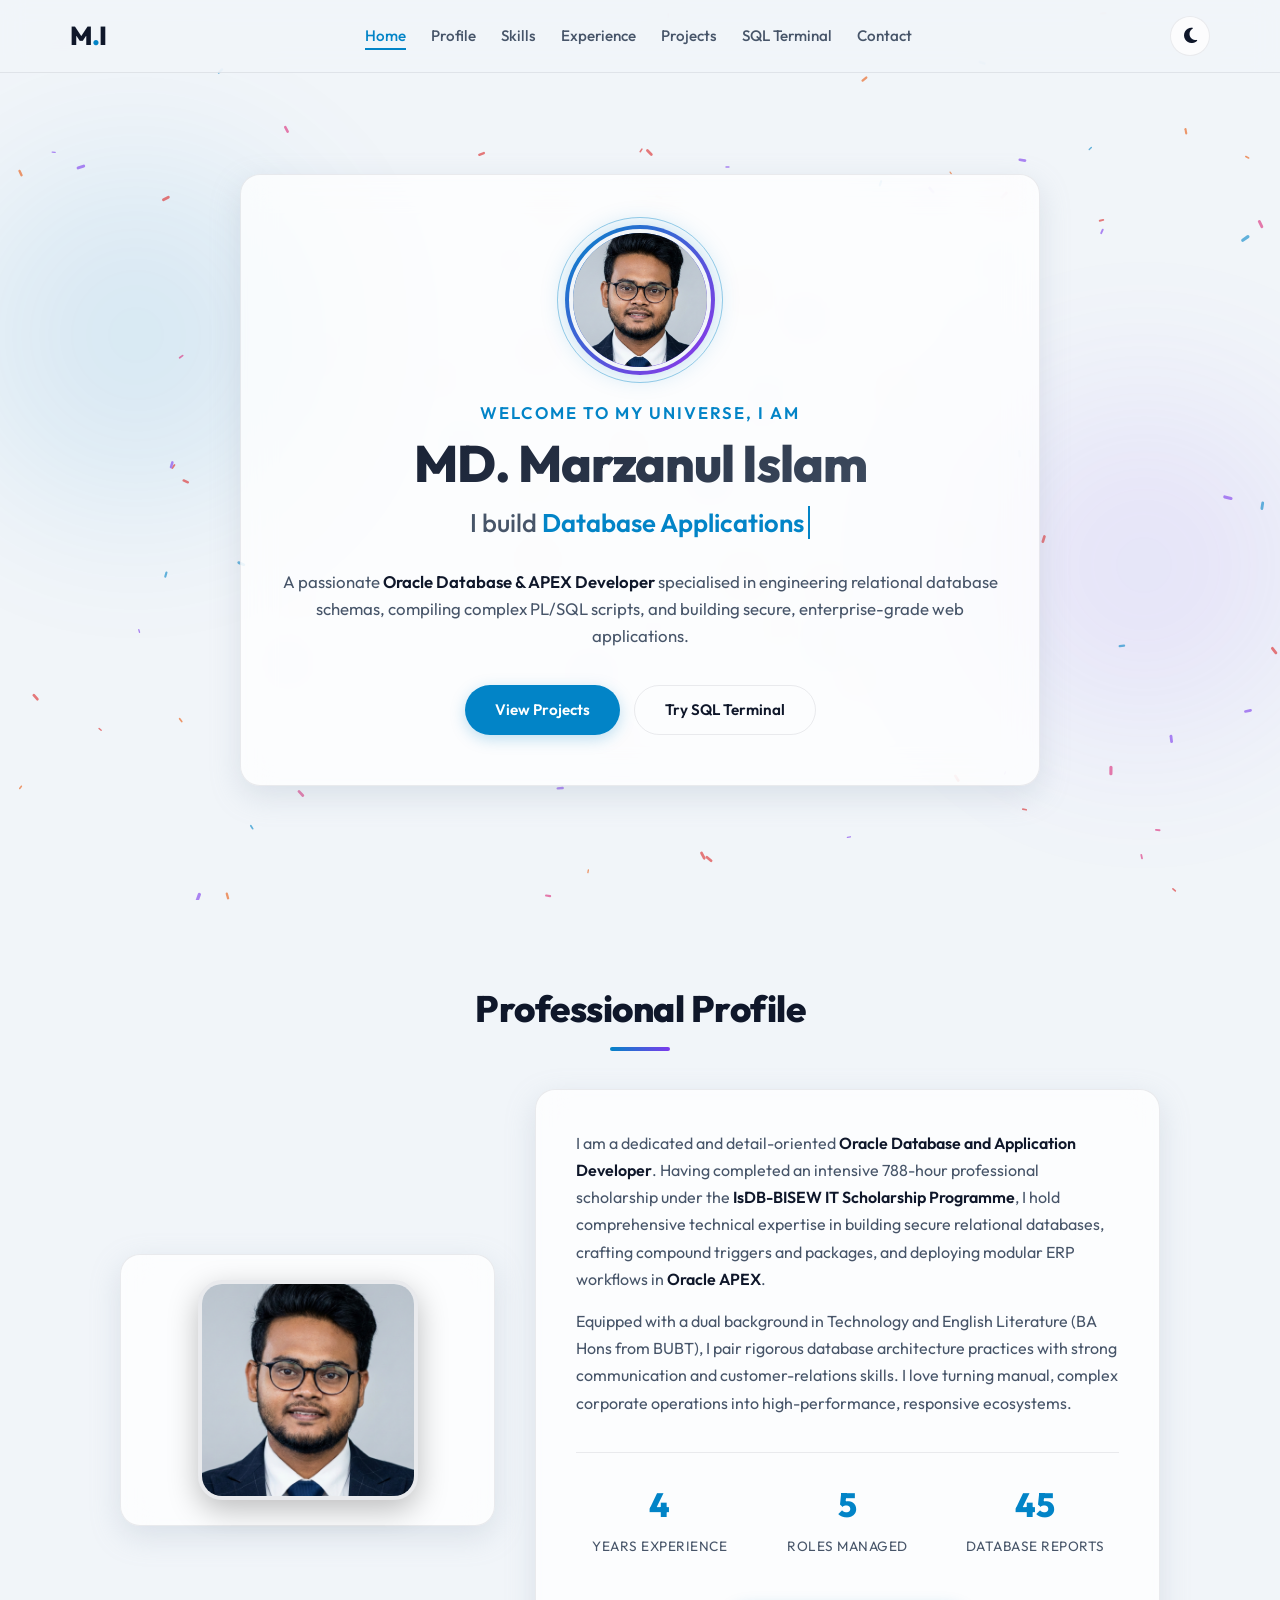
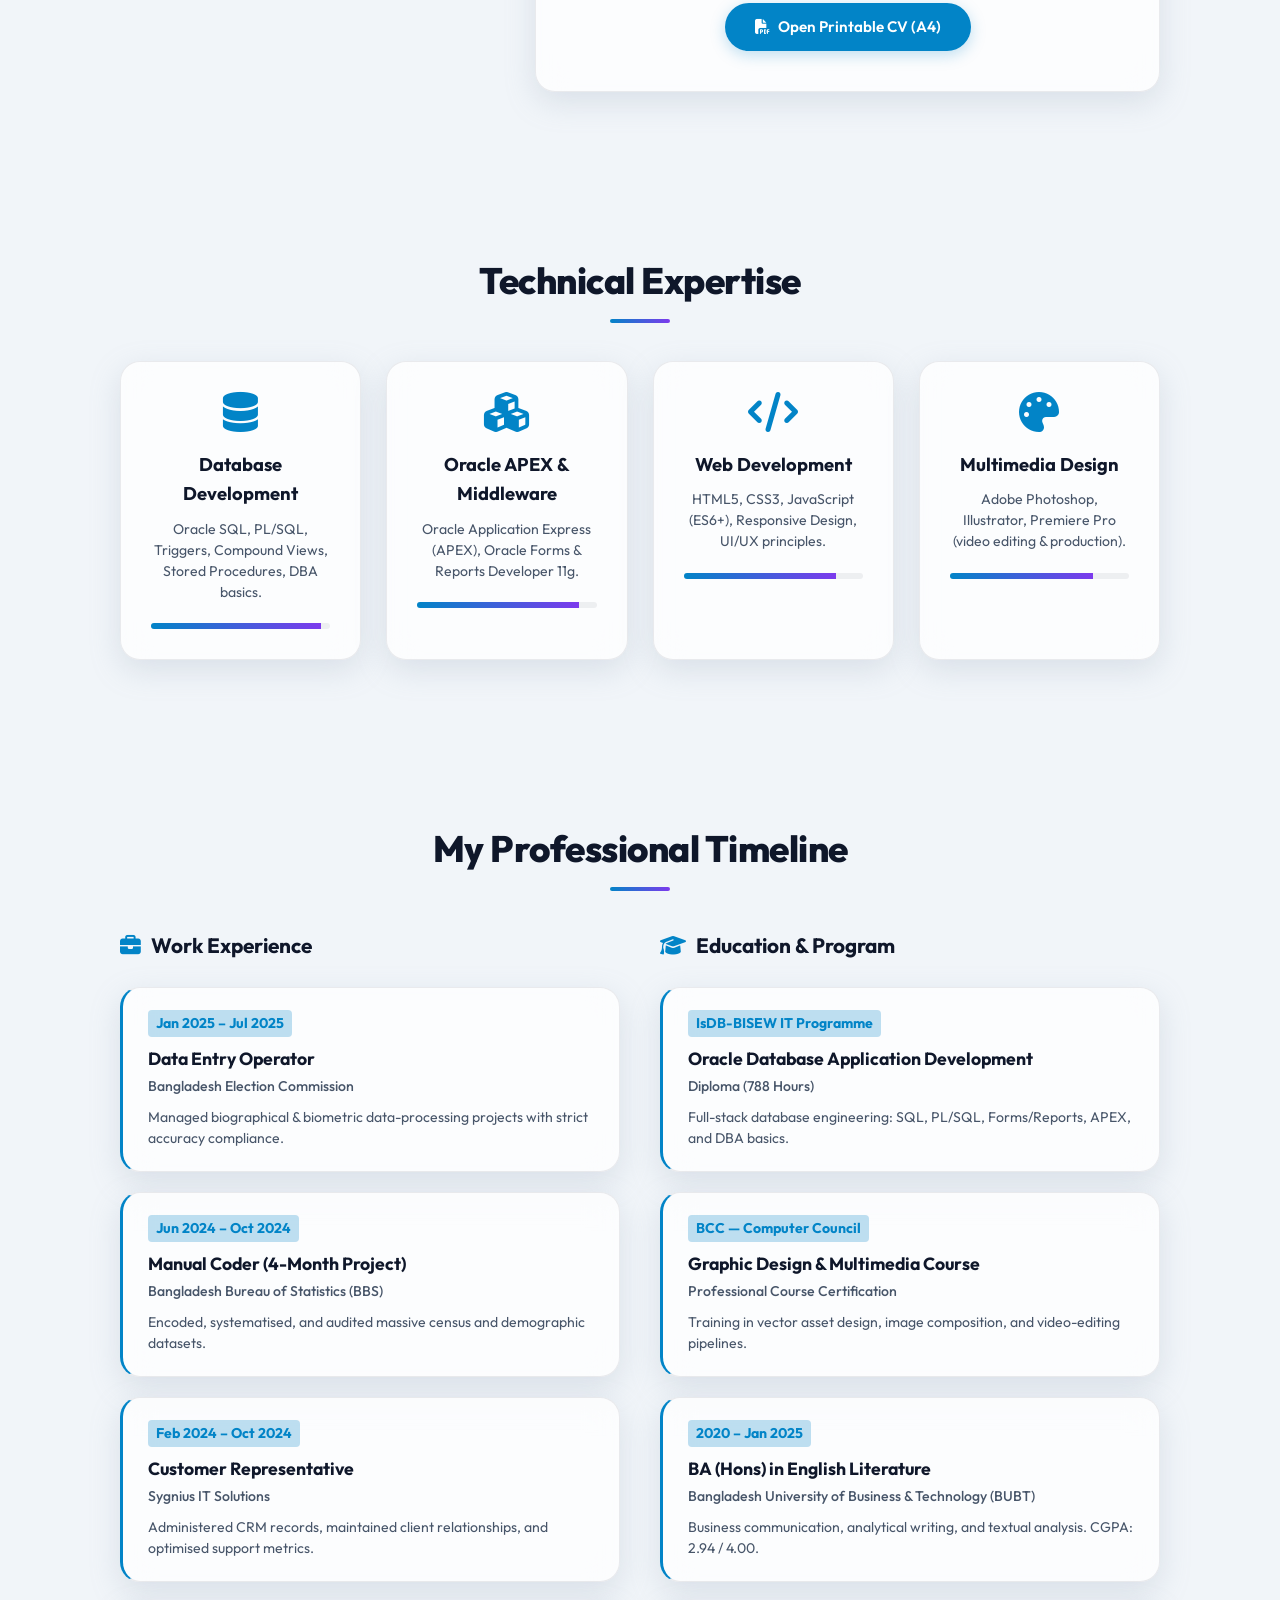
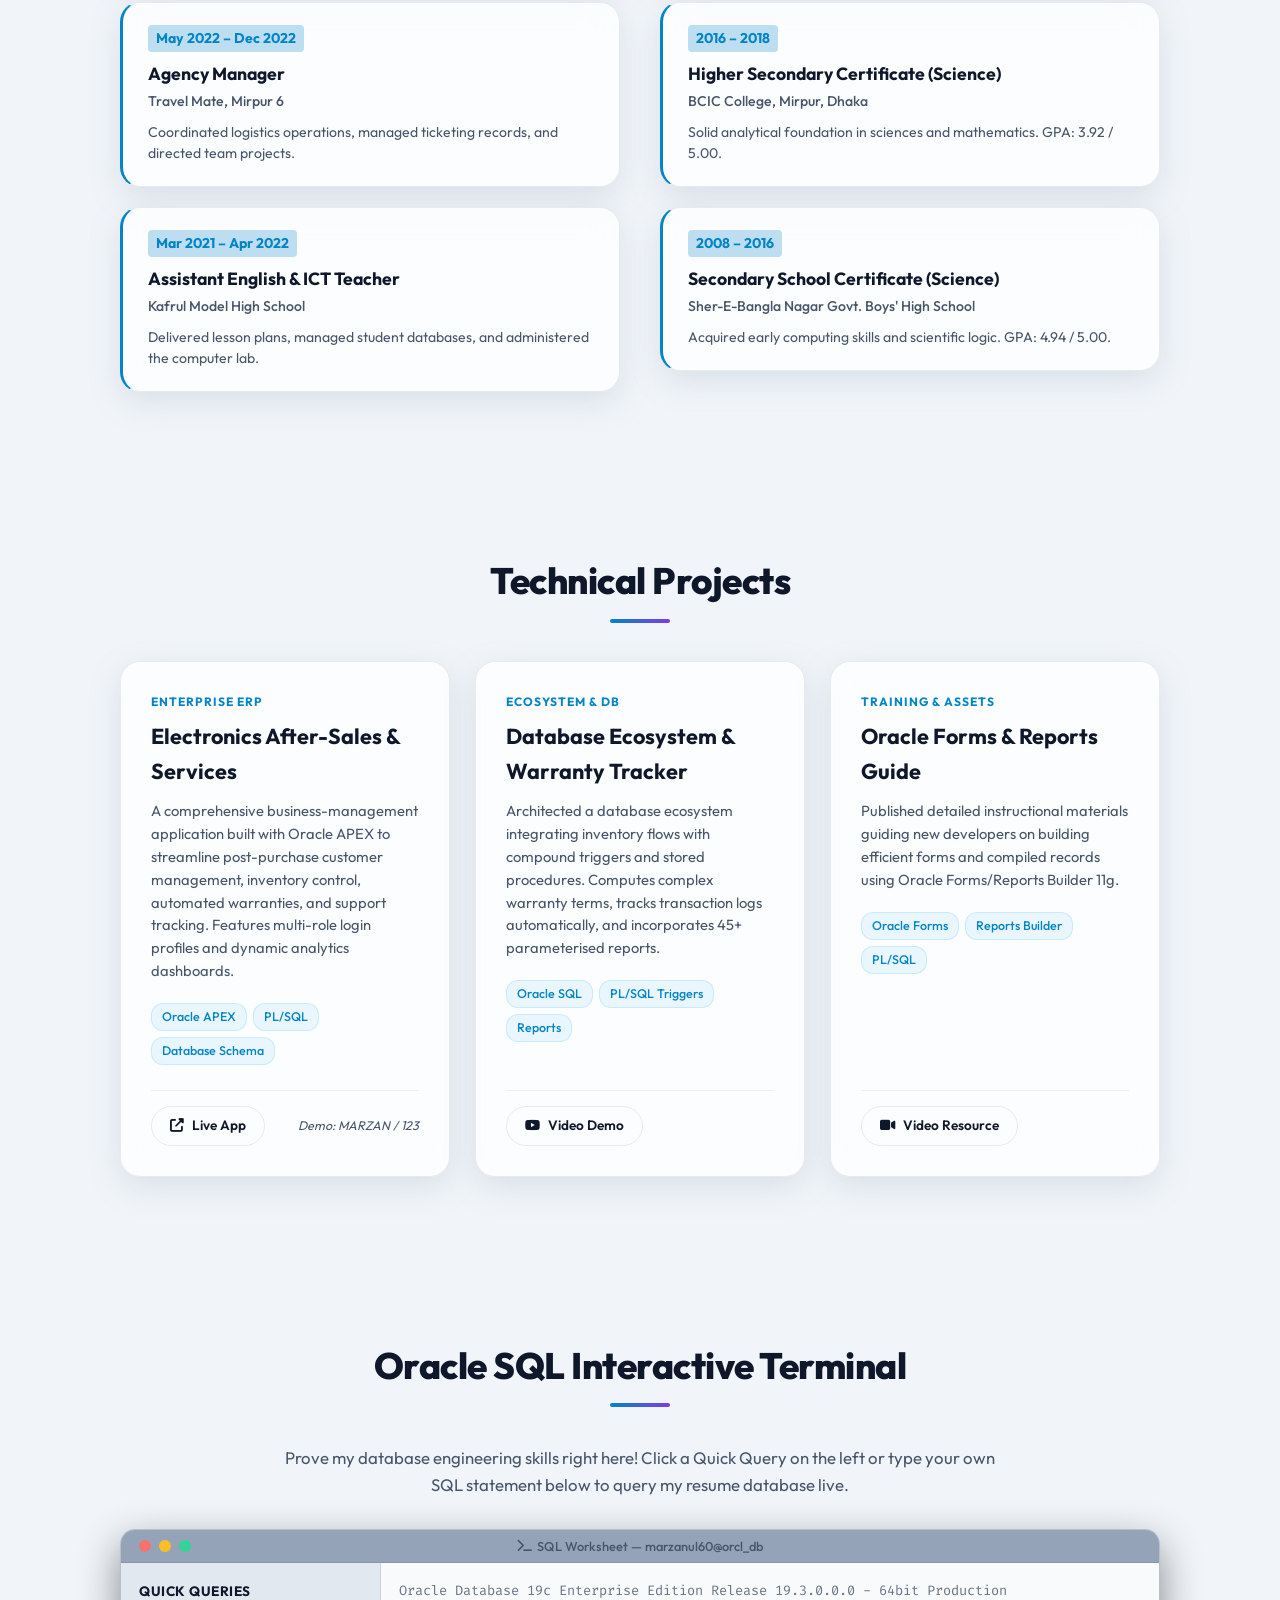
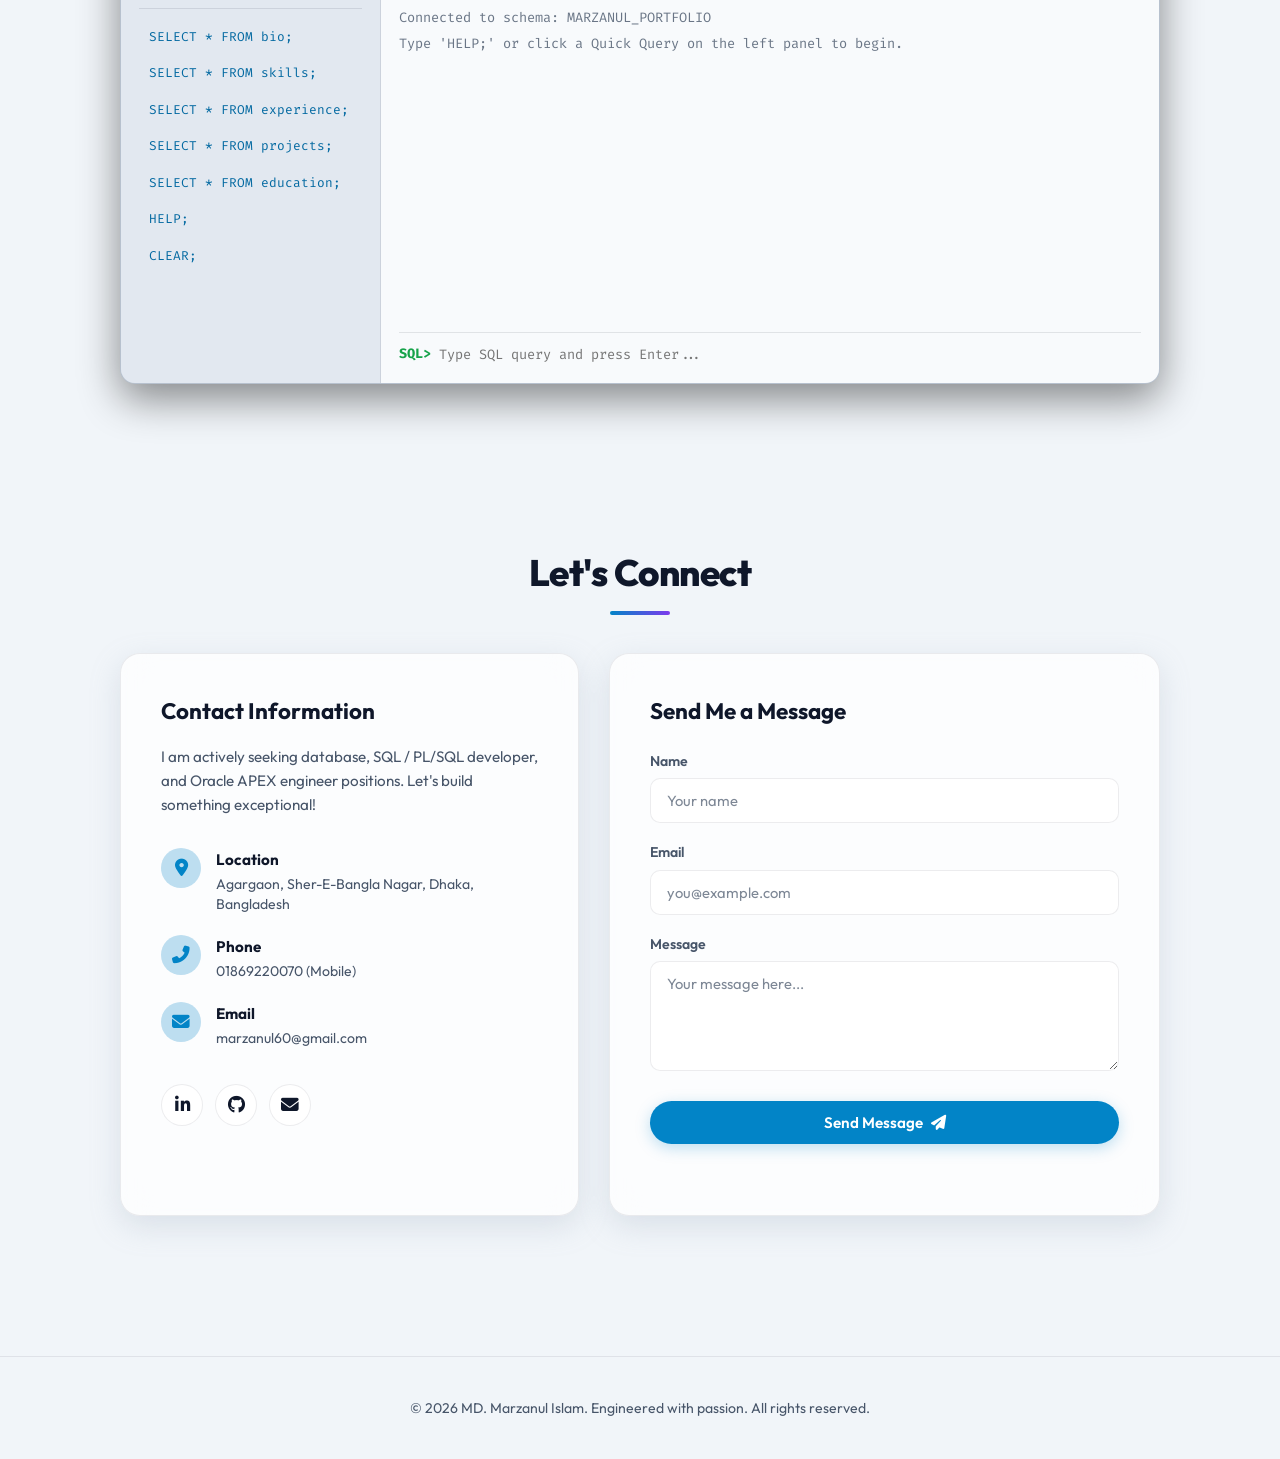
==== commit 61ffc77d: "Hardcoded Formspree endpoint in script.js and synced index.html" ====
--- a/index.html
+++ b/index.html
@@ -429,14 +429,13 @@
                     <h3>Send Me a Message</h3>
 
                     <!--
-                        ┌─────────────────────────────────────────────────────────────────┐
-                        │  SETUP (Formspree — free, no backend):                            │
-                        │  1. Create a form at https://formspree.io using marzanul999@gmail.com │
-                        │  2. Copy your form ID (looks like: myzabcde)                       │
-                        │  3. Replace YOUR_FORM_ID in the action URL below with it.          │
-                        └─────────────────────────────────────────────────────────────────┘
+                        Contact form powered by Formspree (free, no backend).
+                        The delivery endpoint is set in TWO places, kept in sync:
+                          • the action attribute below, and
+                          • the FORMSPREE_ENDPOINT constant in script.js (source of truth).
+                        To change it, update the ID in both.
                     -->
-                    <form id="contact-form" action="https://formspree.io/f/YOUR_FORM_ID" method="POST" novalidate>
+                    <form id="contact-form" action="https://formspree.io/f/xzdnworn" method="POST" novalidate>
                         <!-- Sets the subject line of the email you receive -->
                         <input type="hidden" name="_subject" value="New message from your portfolio site">
 
